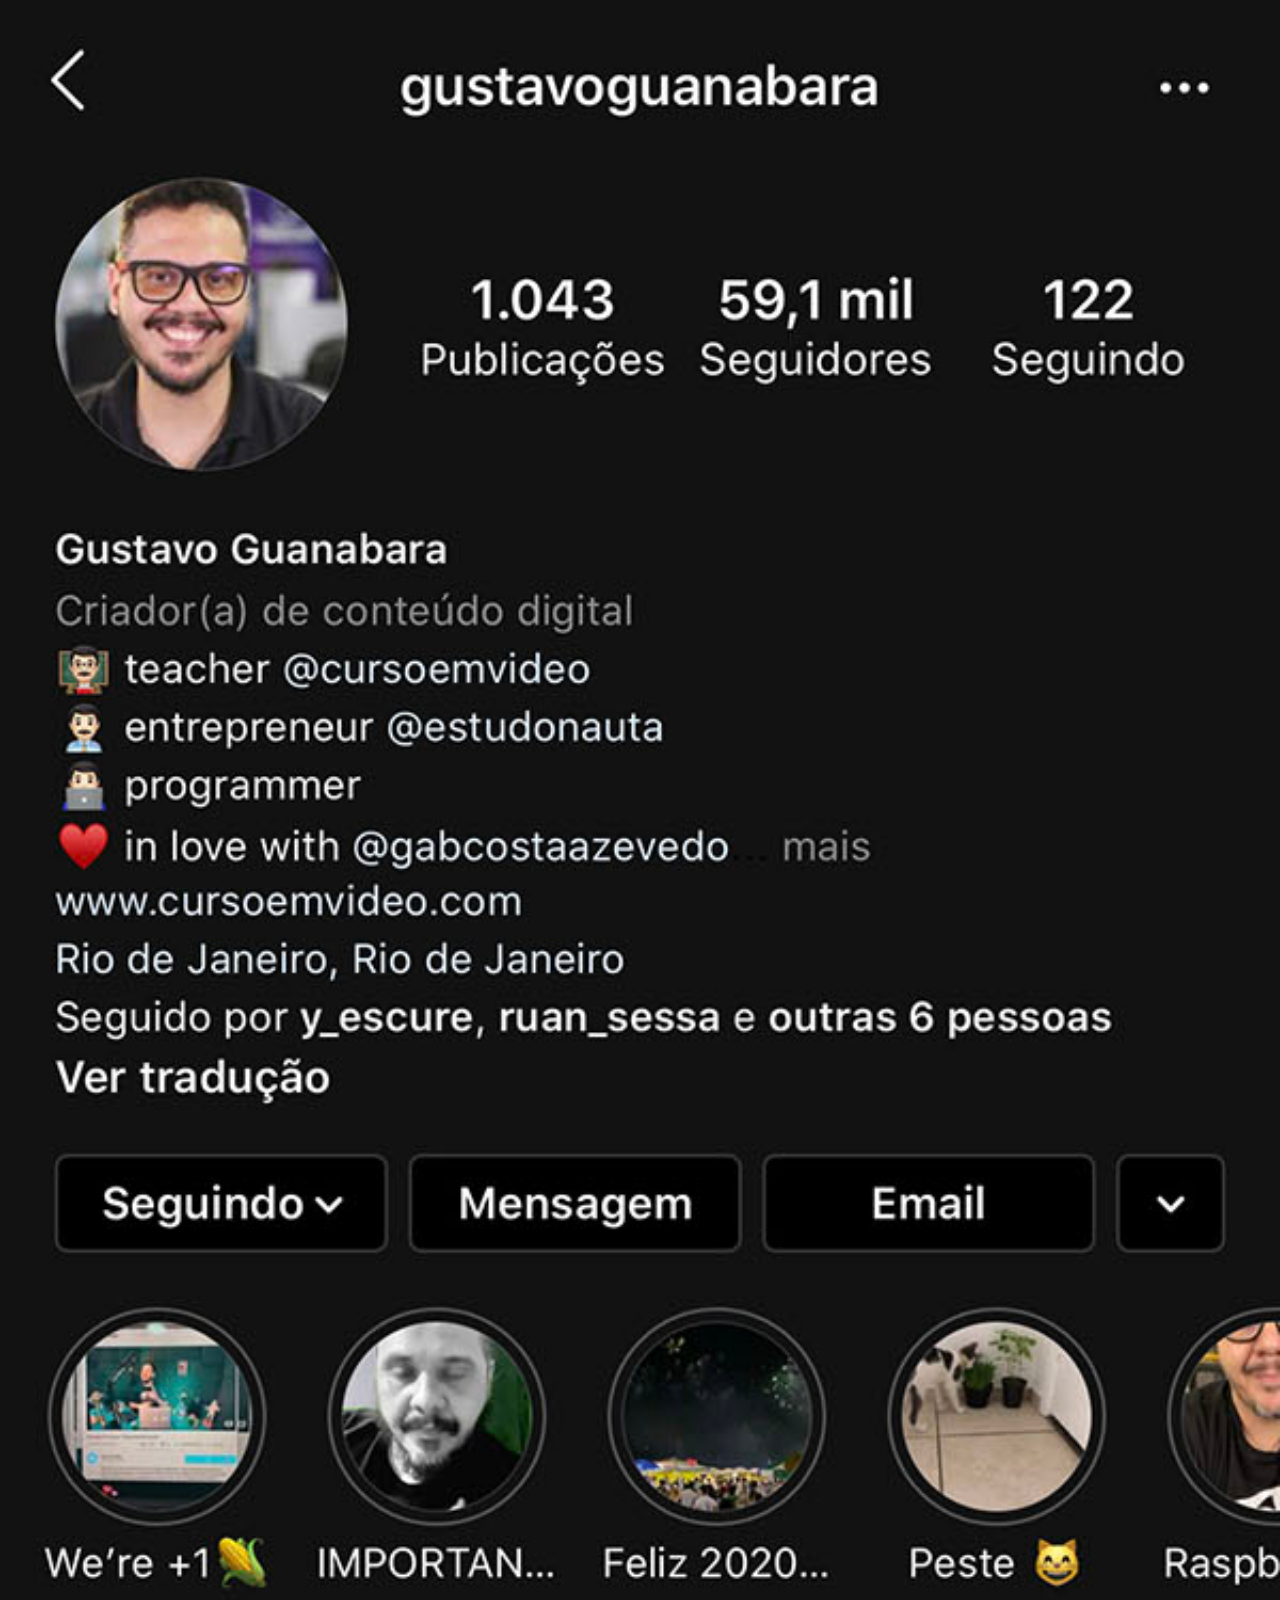
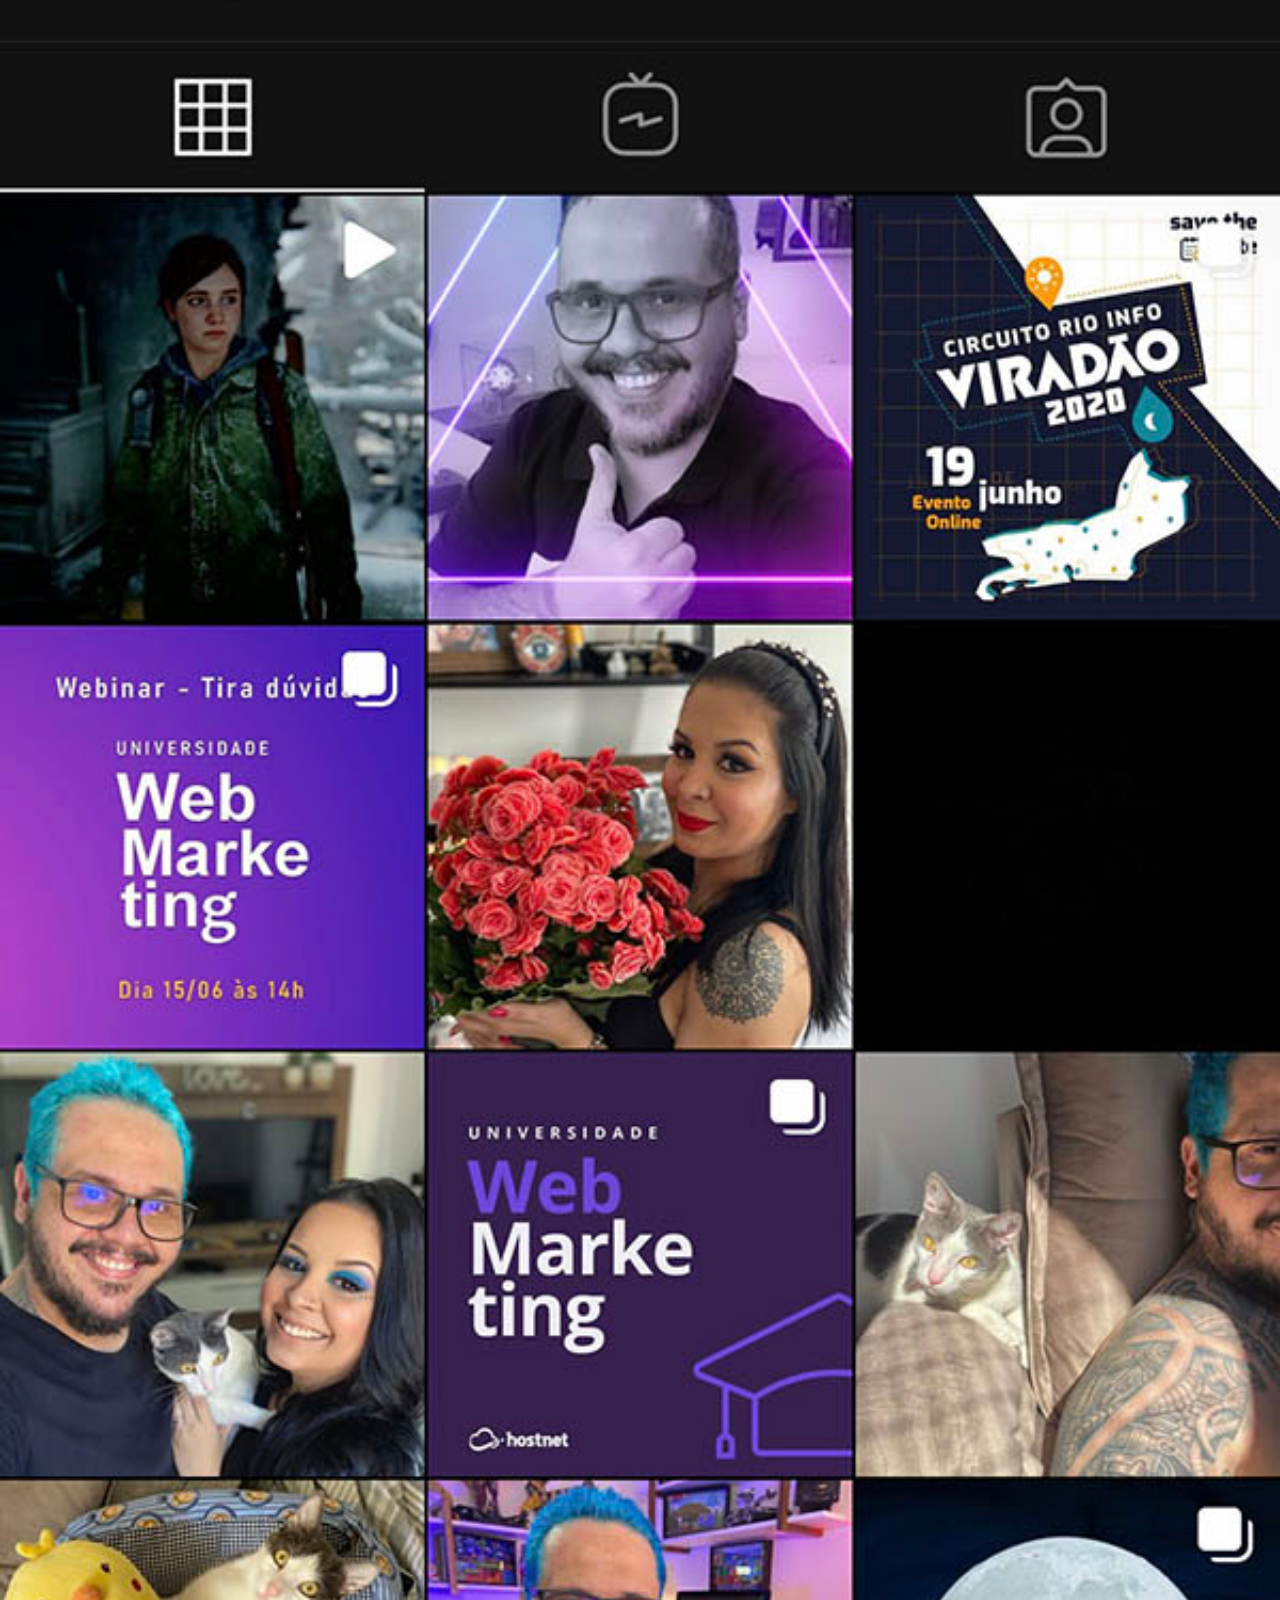
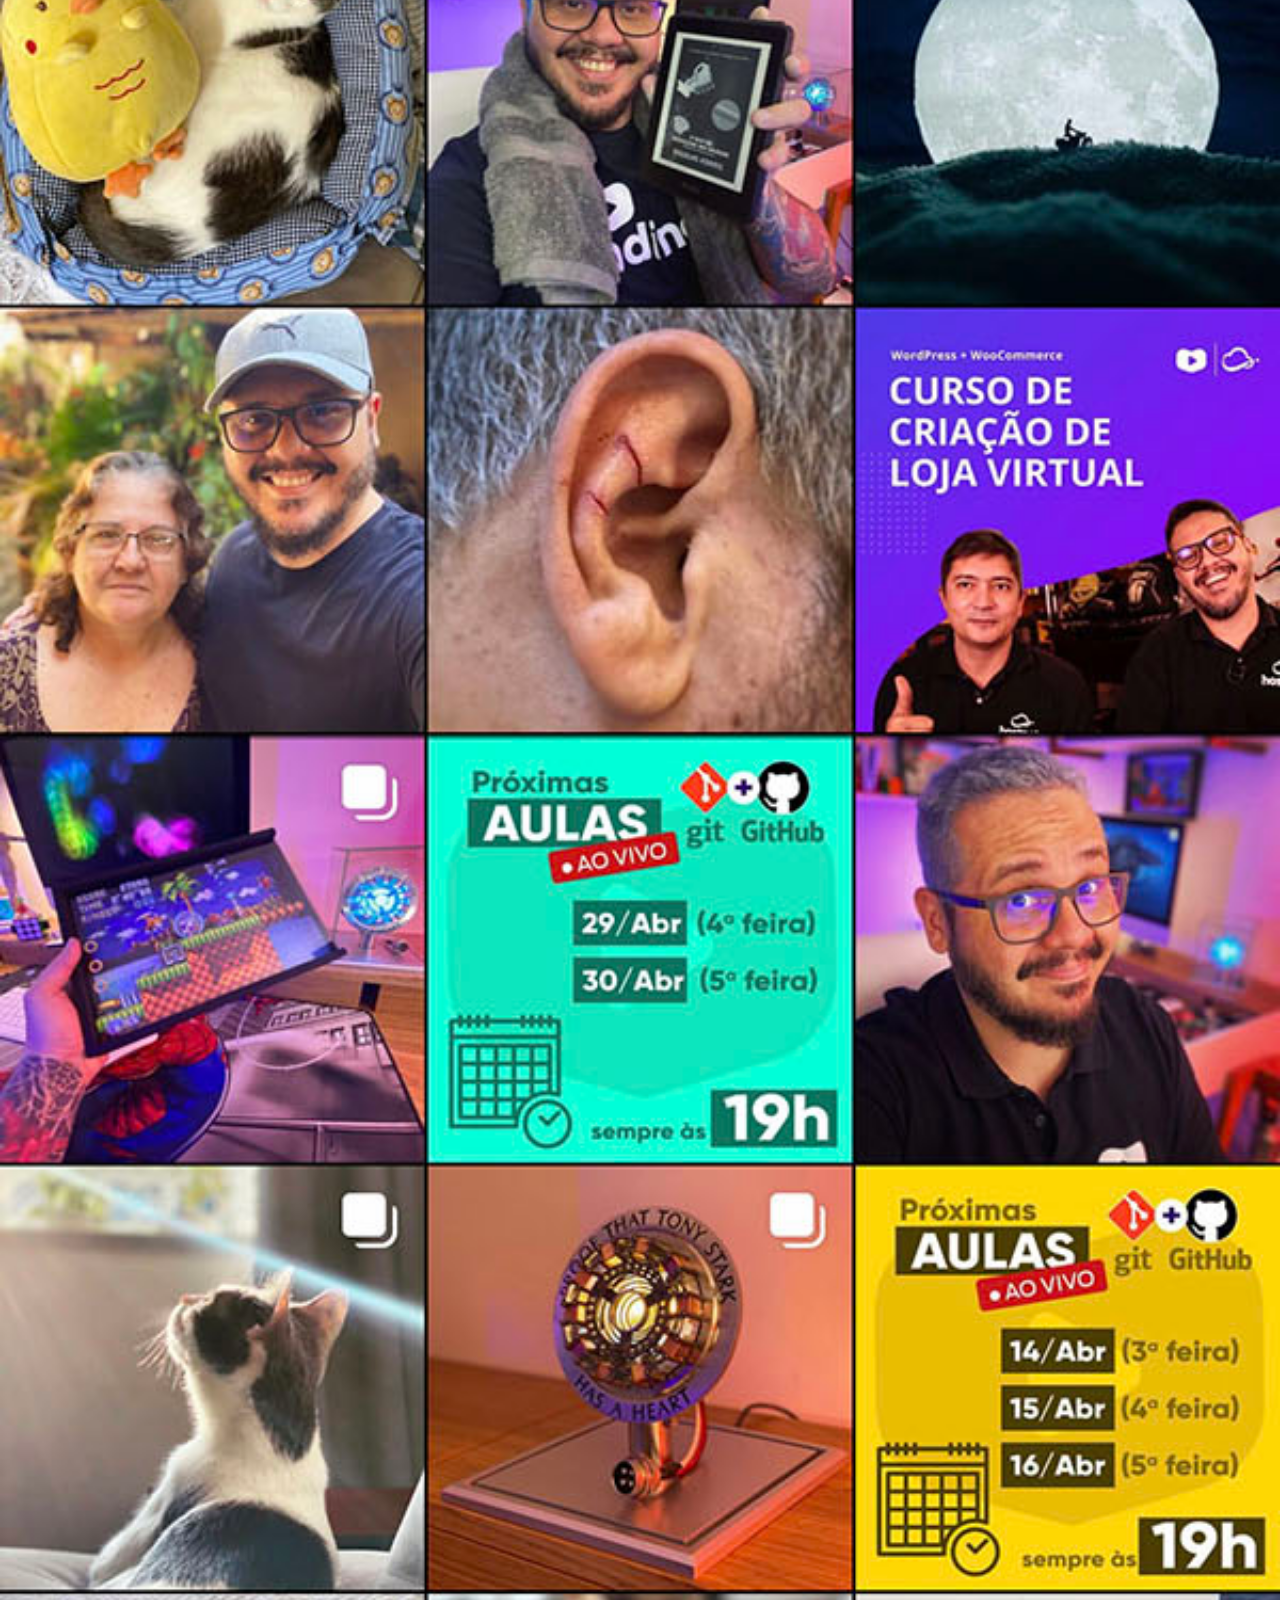
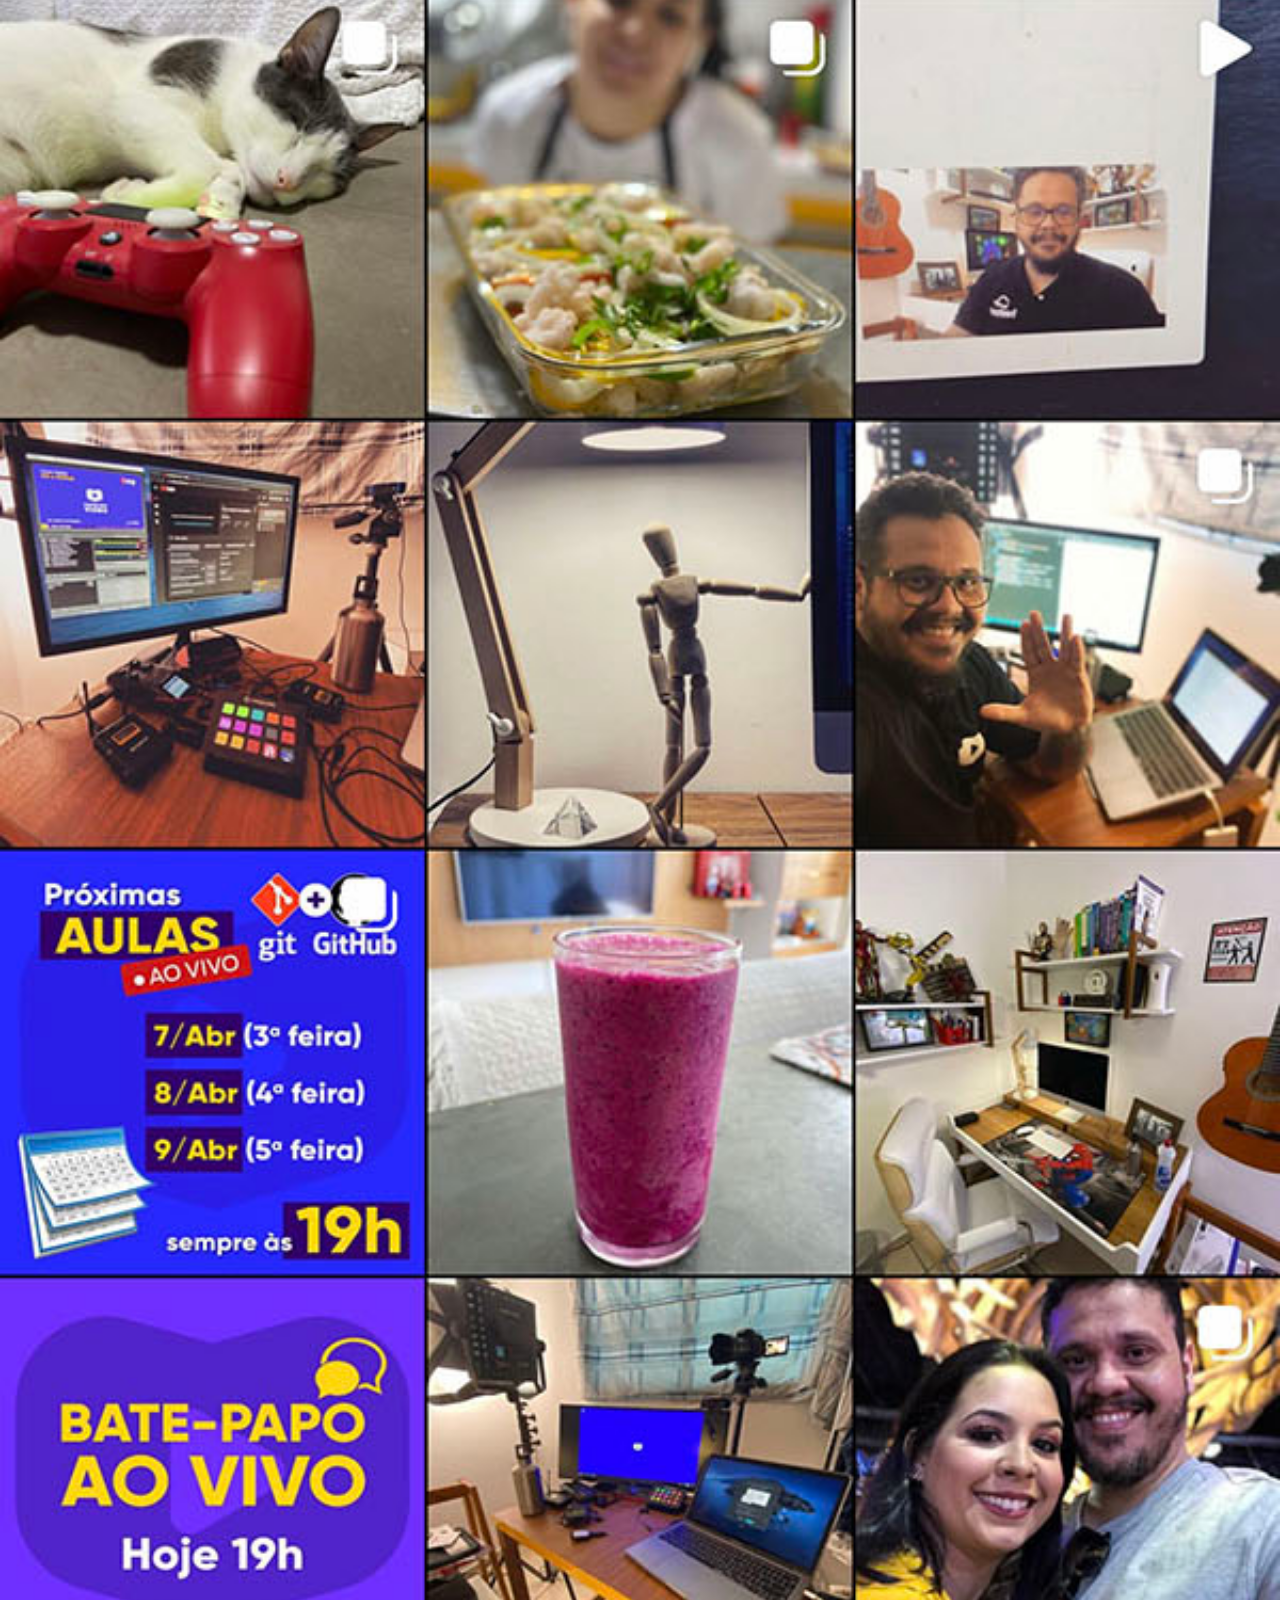
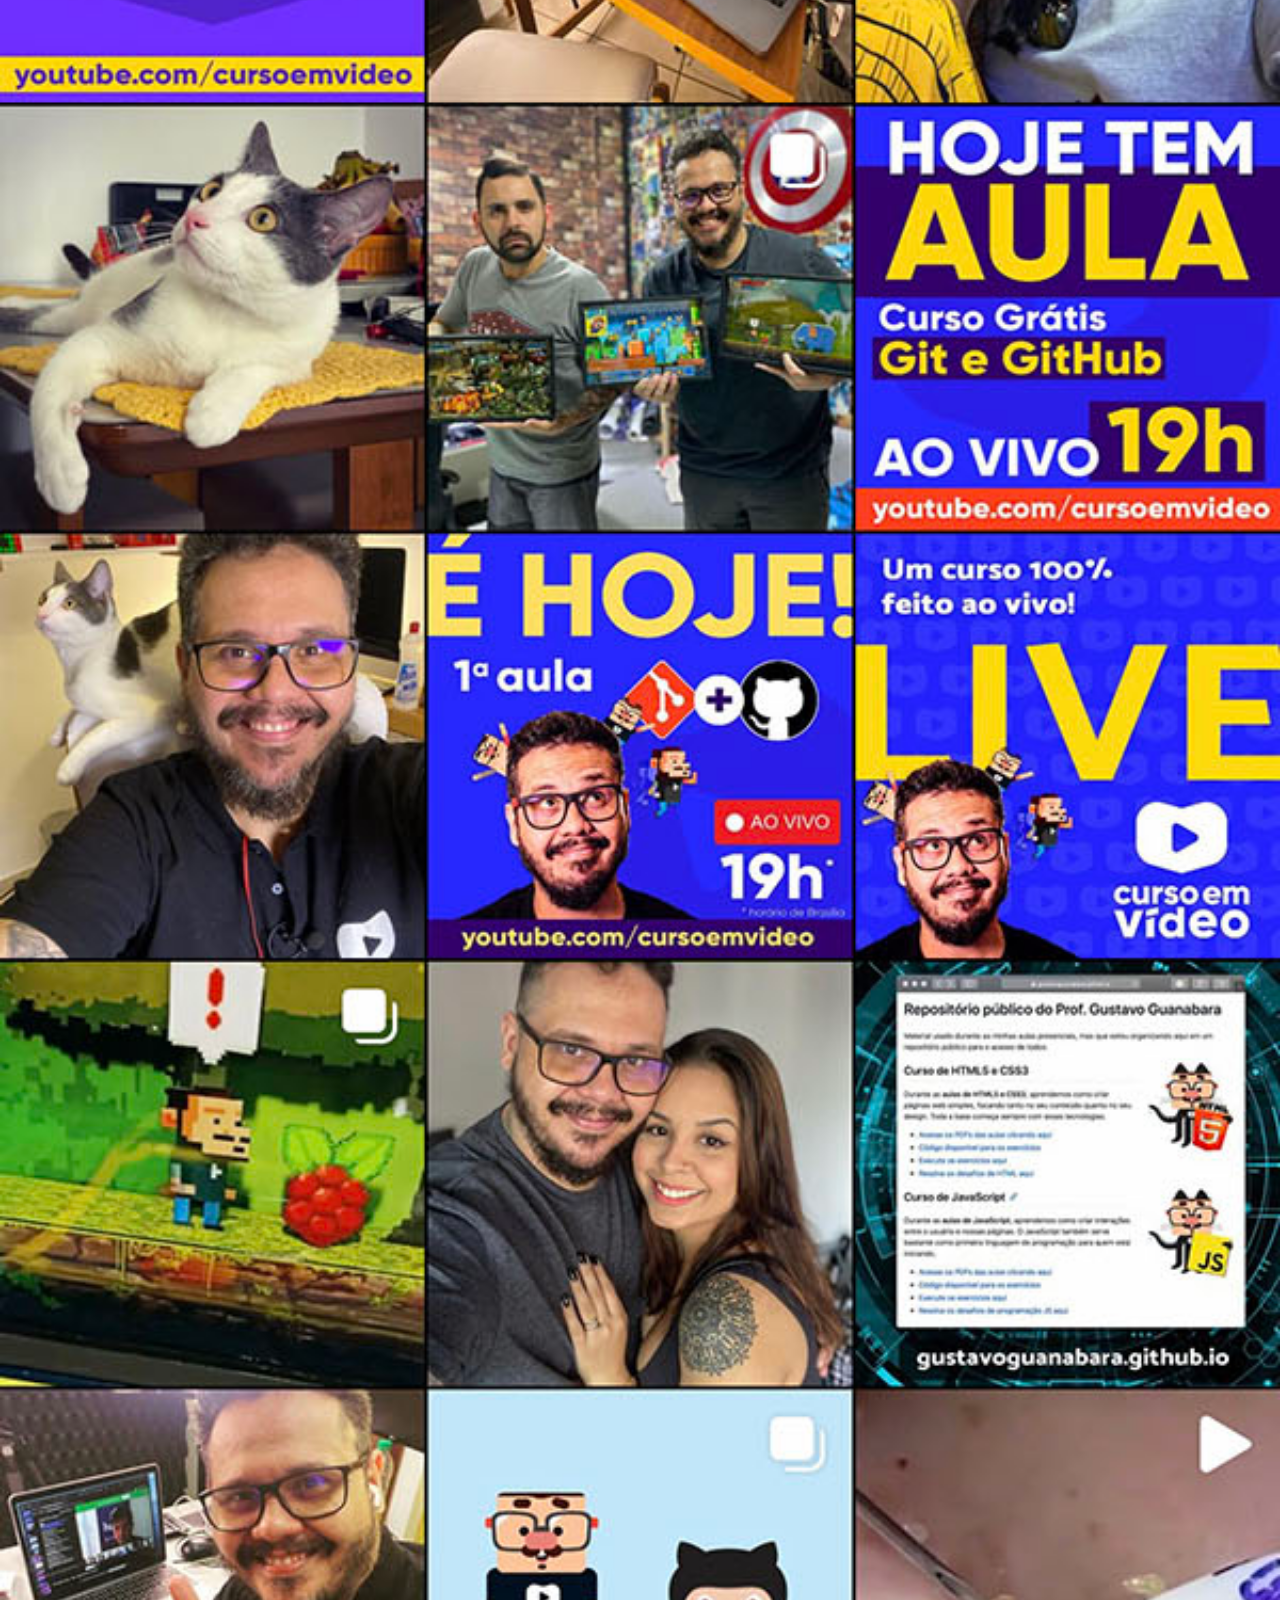
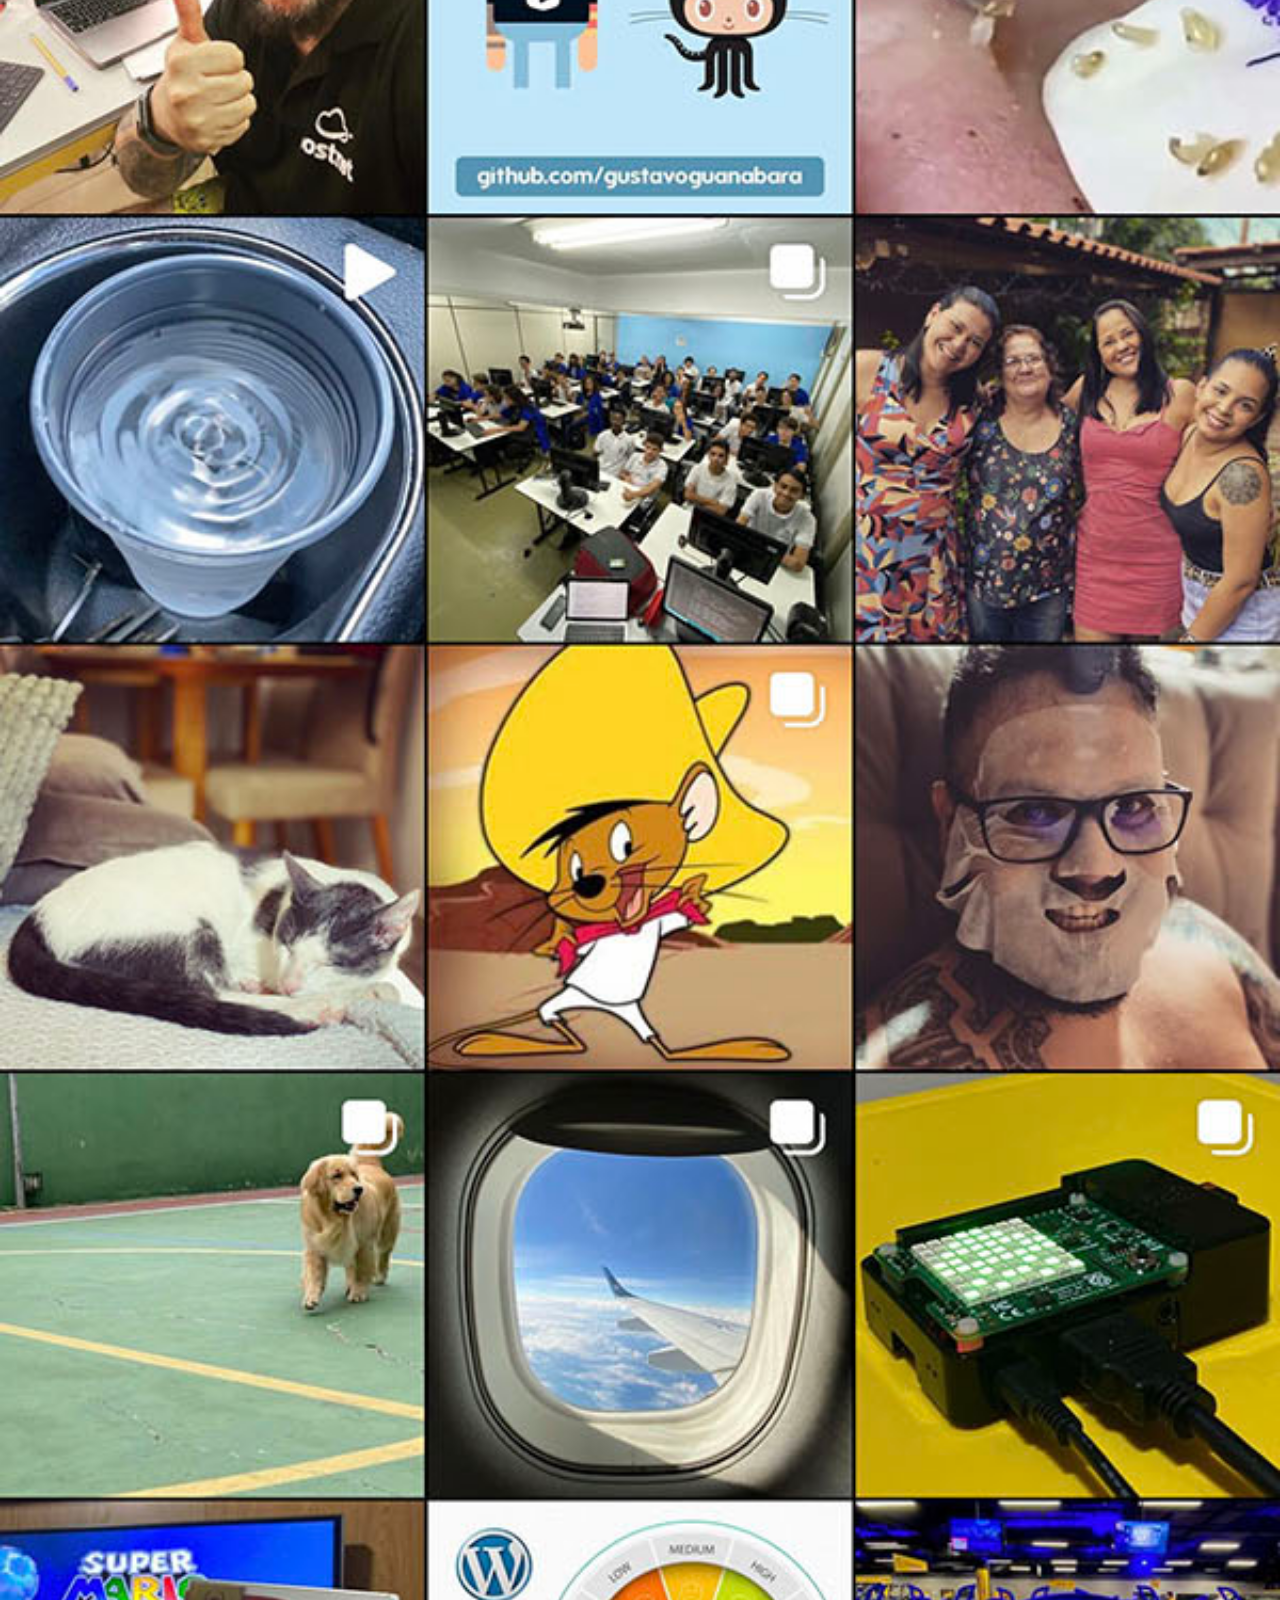
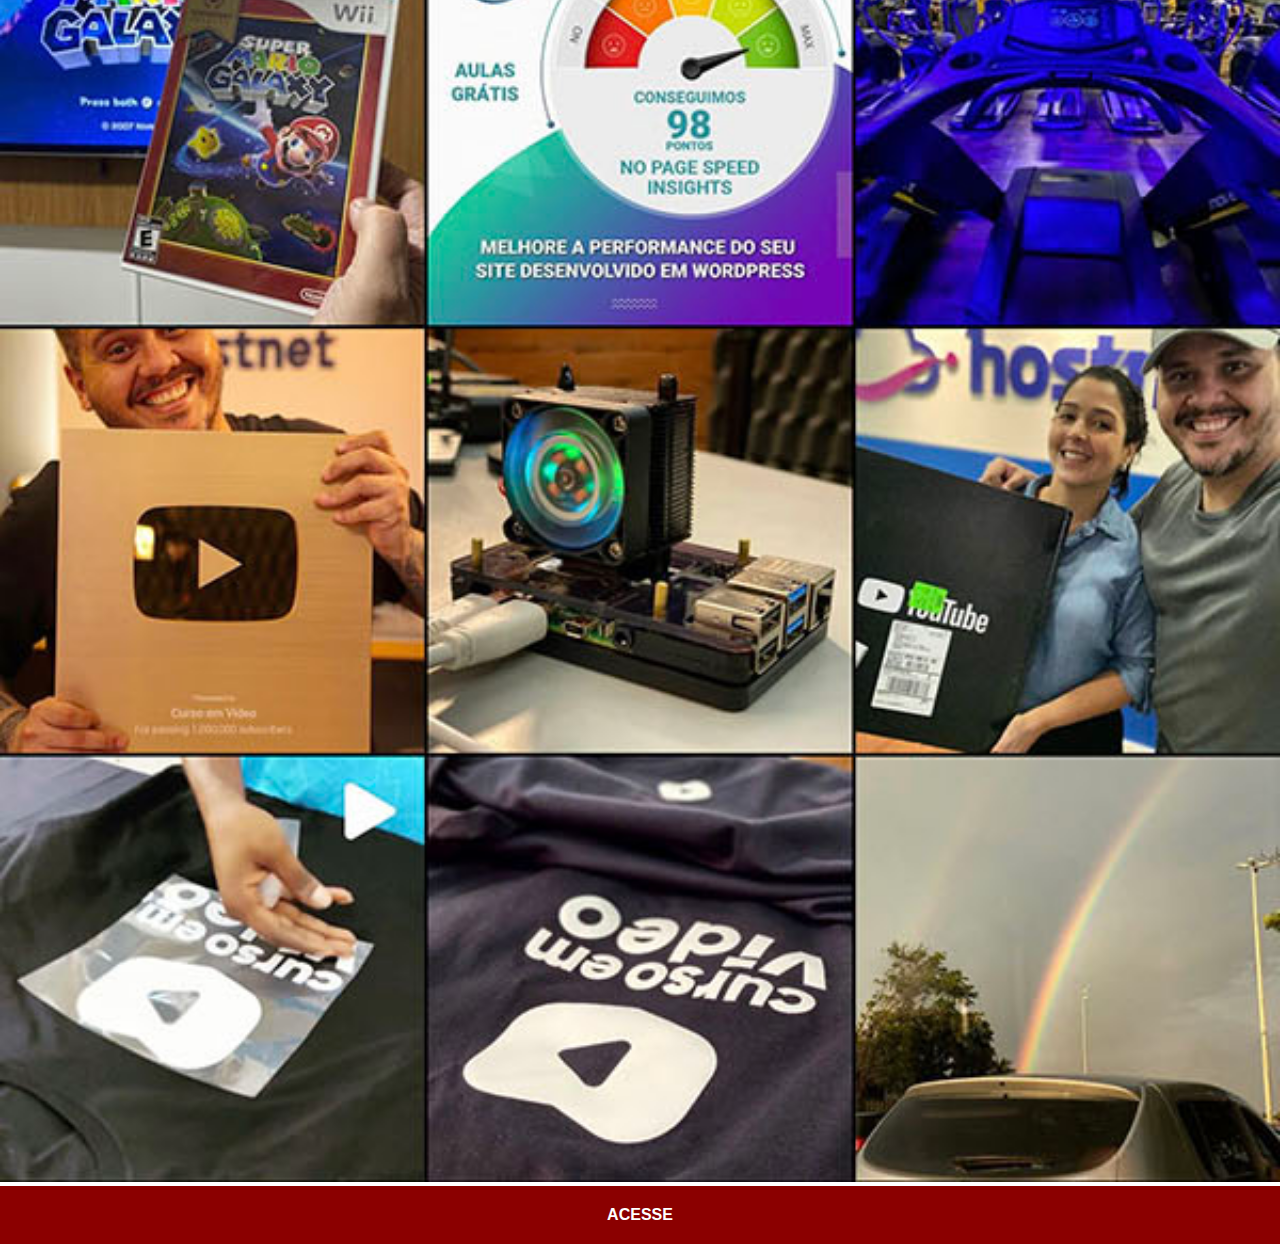
==== instagram.html @ 206dd97d "criando o projeto social" ====
<!DOCTYPE html>
<html lang="pt-br">
<head>
    <meta charset="UTF-8">
    <meta name="viewport" content="width=device-width, initial-scale=1.0">
    <title>instagram</title>
    <link rel="stylesheet" href="estilos/social.css">
</head>
<body>
    <img src="imagens/tela-instagram.jpg" alt="instagram">
    <a href="https://www.instagram.com/gustavoguanabara/" target="_blank">ACESSE</a>
</body>
</html>
---- estilos/social.css ----
@charset "UTF-8";

    *{
        margin: 0;
        padding: 0;
        font-family: Arial, Helvetica, sans-serif;
    }

    ::-webkit-scrollbar{
        width: 0px;
        height: 0px;
    }

    img{
        width: 100vw;
    }

    a{
        display: block;
        padding: 20px;
        background-color: darkred;
        color: white;
        font-weight: bolder;
        text-align: center;
        text-decoration: none;
    }
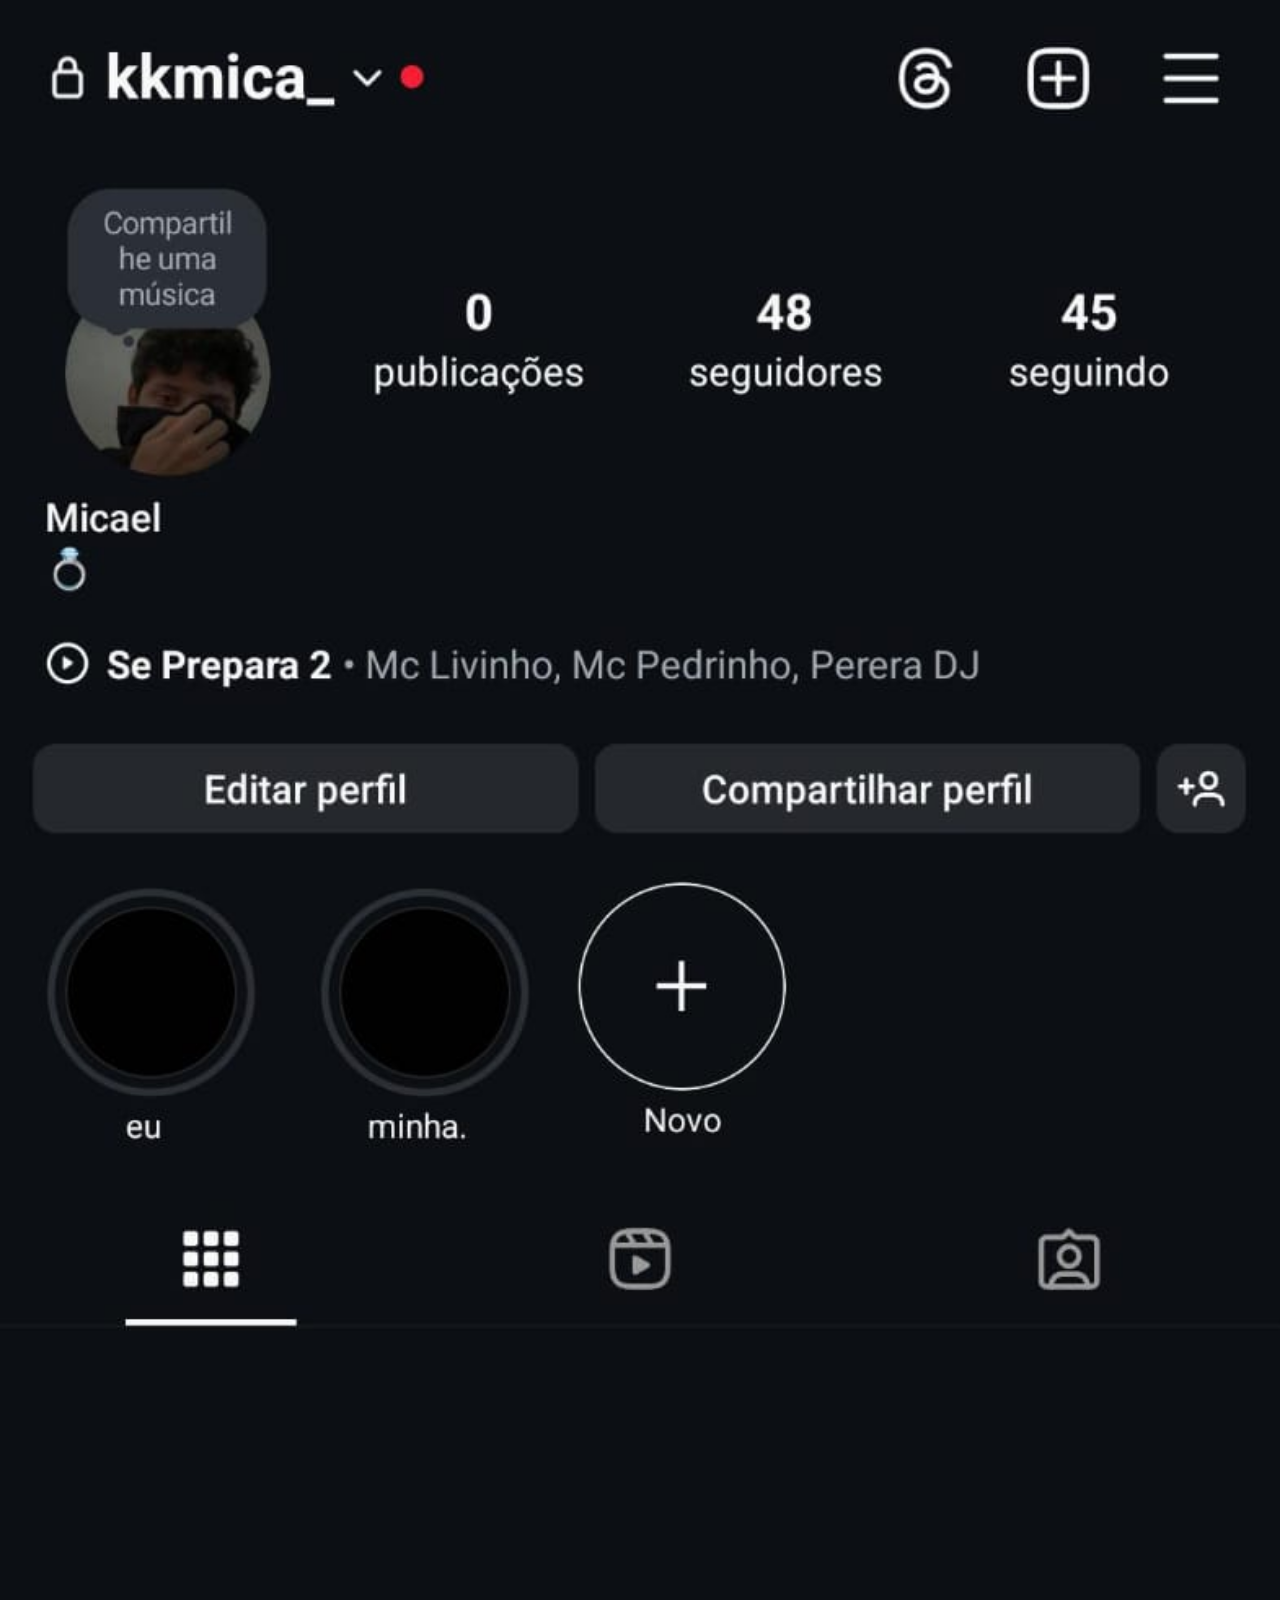
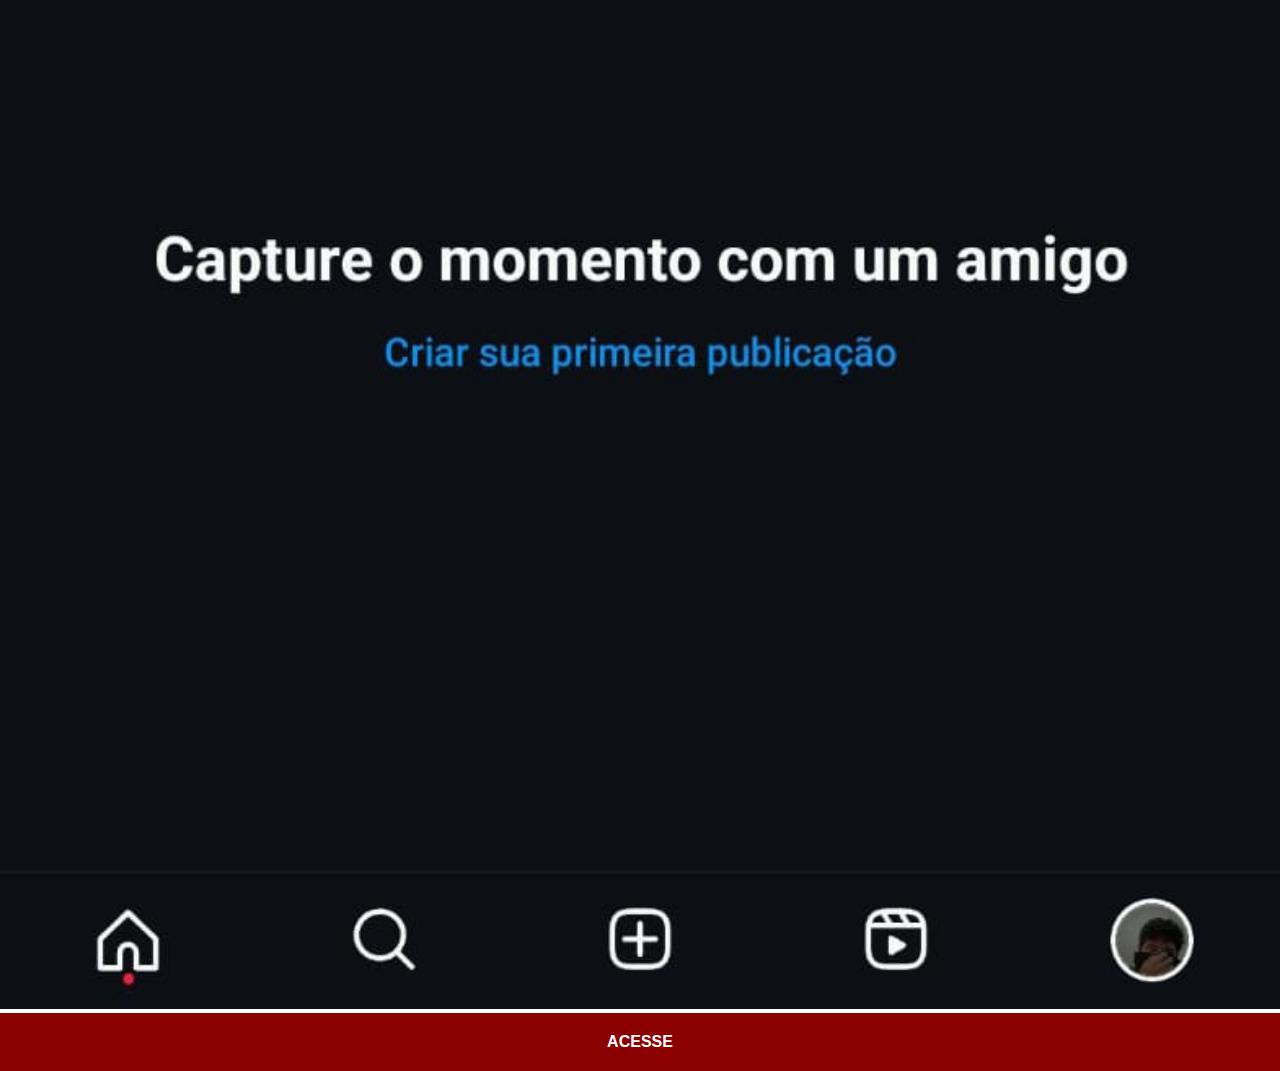
==== commit 67f5b5c7: "atualizando" ====
--- a/instagram.html
+++ b/instagram.html
@@ -7,7 +7,7 @@
     <link rel="stylesheet" href="estilos/social.css">
 </head>
 <body>
-    <img src="imagens/tela-instagram.jpg" alt="instagram">
+    <img src="imagens/tela-meu-instagram.jpg" alt="instagram">
     <a href="https://www.instagram.com/gustavoguanabara/" target="_blank">ACESSE</a>
 </body>
 </html>